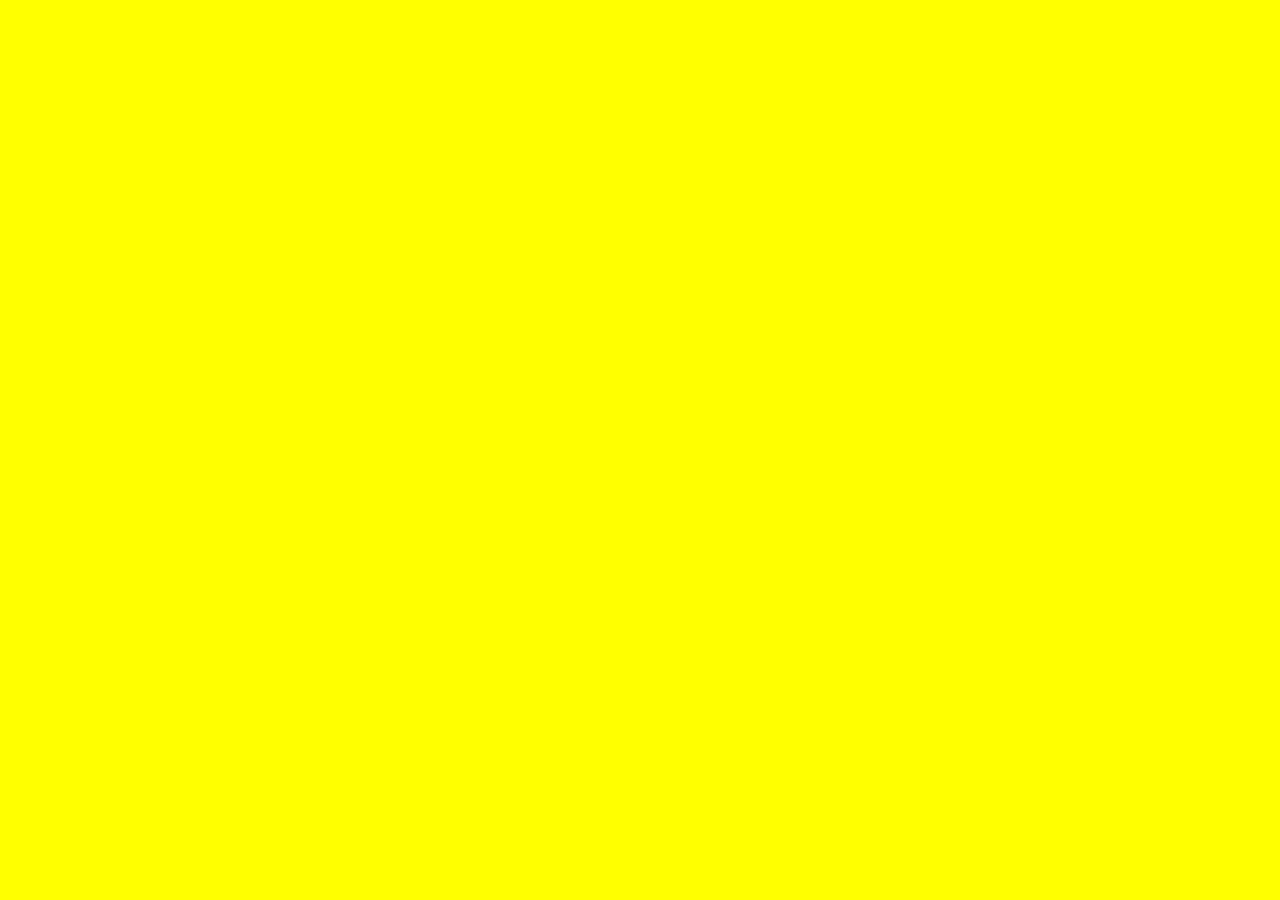
==== project-d/index.html @ 7c0f1244 "Add project-d" ====
<!doctype html>
<html lang="fr">
<head>
  <meta charset="utf-8">
  <title>Projet D</title>
  <meta name="viewport" content="width=device-width, initial-scale=1.0, maximum-scale=1.0, user-scalable=no" />

  <link rel="stylesheet" href="css/normalize.css">
  <link rel="stylesheet" href="css/css.css">
</head>


<body>

  

  <script type="text/javascript" src="js/jquery.js"></script>
  <script type="text/javascript" src="js/jquery-ui.js"></script>
  <script type="text/javascript" src="js/game.js"></script>
  <script type="text/javascript" src="js/js.js"></script>
</body>
</html>
---- project-d/css/css.css ----
body {
  background:yellow;
  position:absolute;
  top:0;
  left:0;
  width:100%;
  height:100%;
  overflow:hidden;
}
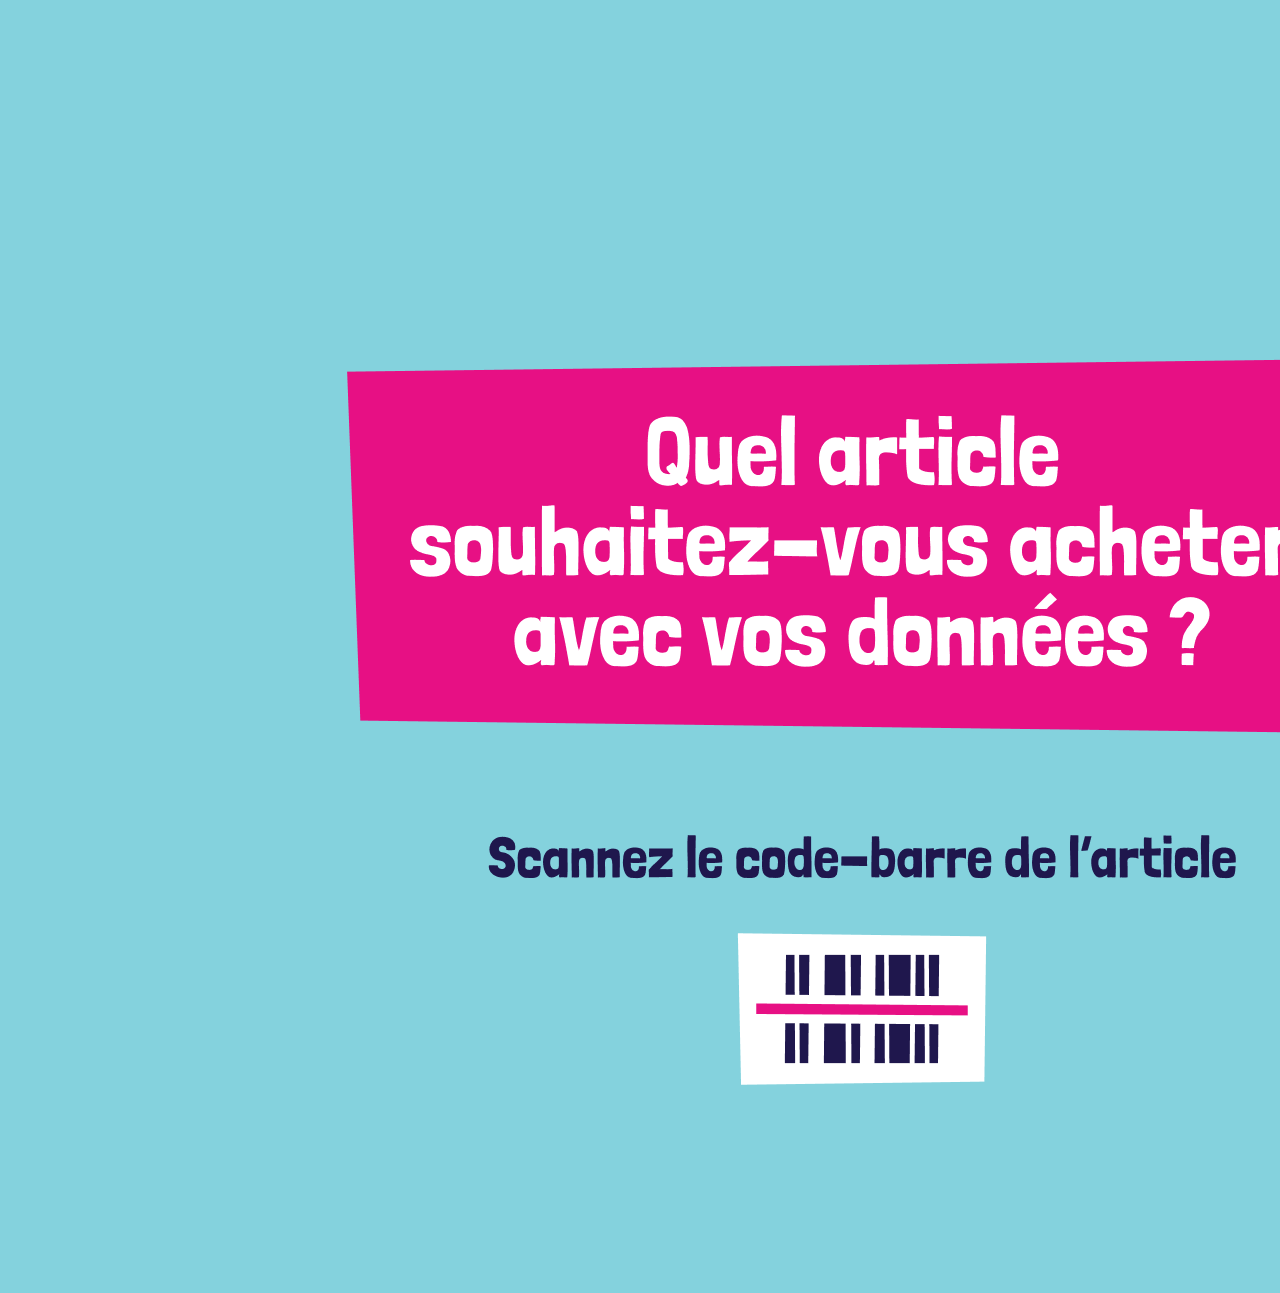
==== commit c8f2e319: "Project E completed" ====
--- a/project-d/index.html
+++ b/project-d/index.html
@@ -12,7 +12,108 @@
 
 <body>
 
-  
+  <div id="game">
+    <section class="state-screen" data-state-screen="wait">
+
+    </section>
+
+    <section class="state-screen" data-state-screen="cart">
+      <div class="cart-item"></div>
+      <div class="cart-modal-scan"></div>
+
+      <div id="cart-total">0</div>
+
+      <div id="cart-datas">
+
+      </div>
+
+      <div id="cart-warning-cache"></div>
+      <div id="cart-warning">
+        <div class="cart-warning-message" data-when-item="1">
+          <p>
+            Dites-donc,<br>
+            c’est tout ce que vous pouvez<br>
+            donner pour acheter une voiture ?
+          </p>
+          <p>Vous êtes sûr.e ?</p>
+        </div>
+        <div class="cart-warning-message" data-when-item="2">
+          <p>
+            Dites-donc,<br>
+            c’est tout ce que vous pouvez<br>
+            donner pour acheter des écouteurs ?
+          </p>
+          <p>Vous êtes sûr.e ?</p>
+        </div>
+        <div class="cart-warning-message" data-when-item="3">
+          <p>
+            Dites-donc,<br>
+            c’est tout ce que vous pouvez<br>
+            donner pour acheter ce téléphone ?
+          </p>
+          <p>Vous êtes sûr.e ?</p>
+        </div>
+      </div>
+    </section>
+
+    <section class="state-screen" data-state-screen="checkout">
+      <div id="checkout-progress-bar"></div>
+    </section>
+
+    <section class="state-screen" data-state-screen="outro">
+      <div id="outro-text">Texte long</div>
+    </section>
+
+  </div>
+
+  <div id="datas">
+    <div class="data" data-data-id="1" data-data-price="10">
+      <div class="data-name">Nom/prénom</div>
+      <div class="data-price">10</div>
+    </div>
+
+    <div class="data" data-data-id="2" data-data-price="10">
+      <div class="data-name">Groupe sanguin</div>
+      <div class="data-price">10</div>
+    </div>
+
+    <div class="data" data-data-id="3" data-data-price="10">
+      <div class="data-name">Poids</div>
+      <div class="data-price">10</div>
+    </div>
+
+    <div class="data" data-data-id="4" data-data-price="30">
+      <div class="data-name">Adresse</div>
+      <div class="data-price">30</div>
+    </div>
+
+    <div class="data" data-data-id="5" data-data-price="30">
+      <div class="data-name">Panier d'achat en ligne</div>
+      <div class="data-price">30</div>
+    </div>
+
+    <div class="data" data-data-id="6" data-data-price="30">
+      <div class="data-name">Orientation sexuelle</div>
+      <div class="data-price">30</div>
+    </div>
+
+    <div class="data" data-data-id="7" data-data-price="90">
+      <div class="data-name">Arbre généalogique</div>
+      <div class="data-price">90</div>
+    </div>
+
+    <div class="data" data-data-id="8" data-data-price="90">
+      <div class="data-name">Situation finacière</div>
+      <div class="data-price">90</div>
+    </div>
+
+    <div class="data" data-data-id="9" data-data-price="90">
+      <div class="data-name">Galerie photo</div>
+      <div class="data-price">90</div>
+    </div>
+  </div>
+
+
 
   <script type="text/javascript" src="js/jquery.js"></script>
   <script type="text/javascript" src="js/jquery-ui.js"></script>
--- a/project-d/css/css.css
+++ b/project-d/css/css.css
@@ -1,5 +1,15 @@
+@font-face {
+  font-family: 'Londrina';
+  src: url('../fonts/londrinasolid-regular-webfont.woff2') format('woff2'),
+       url('../fonts/londrinasolid-regular-webfont.woff') format('woff');
+  font-weight: normal;
+  font-style: normal;
+}
+
+* {box-sizing:border-box;}
+
 body {
-  background:yellow;
+  background:black;
   position:absolute;
   top:0;
   left:0;
@@ -7,3 +17,198 @@
   height:100%;
   overflow:hidden;
 }
+
+#game {
+  width:1724px;
+  height:1293px;
+  background:#84D2DD;
+  position:absolute;
+  top:0;
+  left:0;
+  overflow:hidden;
+}
+
+.state-screen {
+  position:absolute;
+  top:0;
+  left:0;
+  bottom:0;
+  right:0;
+  background:#84D2DD;
+  display:none;
+}
+
+.state-screen[data-state-screen="wait"] {
+  background:url(../assets/wait.png) no-repeat center / contain;
+}
+
+.state-screen[data-state-screen="cart"] {
+  background:url(../assets/cart.png) no-repeat center / contain;
+}
+
+.state-screen[data-state-screen="checkout"] {
+  background:url(../assets/checkout.png) no-repeat center / contain;
+}
+
+.state-screen[data-state-screen="outro"] {
+  background:url(../assets/outro.png) no-repeat center / contain;
+}
+
+body[data-state="wait"] .state-screen[data-state-screen="wait"],
+body[data-state="cart"] .state-screen[data-state-screen="cart"],
+body[data-state="checkout"] .state-screen[data-state-screen="checkout"],
+body[data-state="outro"] .state-screen[data-state-screen="outro"] {
+  display:block;
+}
+
+.cart-item {
+  width:863px;
+  height:683px;
+  position:absolute;
+  top:35px;
+  left:35px;
+  background-size: contain;
+  background-position: center;
+  background-repeat: no-repeat;
+}
+
+body[data-item="1"] .cart-item { background-image:url(../assets/item-1.png); }
+body[data-item="2"] .cart-item { background-image:url(../assets/item-2.png); }
+body[data-item="3"] .cart-item { background-image:url(../assets/item-3.png); }
+
+.cart-modal-scan {
+  width:515px;
+  height:338px;
+  position:absolute;
+  top:215px;
+  right:105px;
+  background-size: contain;
+  background-position: center;
+  background-repeat: no-repeat;
+  background-image:url(../assets/modal-scan.png);
+  opacity:0;
+  transform:scale(.8) translateY(10px);
+  transition:all 200ms ease-in;
+}
+
+body[data-cart="0"] .cart-modal-scan {
+  opacity:1;
+  transform:scale(1) translateY(0);
+  transition:all 300ms ease-out;
+}
+
+#cart-total {
+  position:absolute;
+  bottom:62px;
+  right:100px;
+  color:white;
+  font-size:52px;
+  font-family:Londrina, sans-serif;
+}
+
+#cart-datas {
+  position:absolute;
+  top:40px;
+  right:40px;
+  width:654px;
+}
+
+.data {
+  width:654px;
+  height:98px;
+  margin-bottom:24px;
+  background:url(../assets/r.png) no-repeat right 24px center / 22px auto #1F174D;
+  color:white;
+  font-family:Londrina, sans-serif;
+  font-size:40px;
+  display:flex;
+  align-items:center;
+  padding:0 56px 0 24px;
+  justify-content: space-between;
+}
+
+
+#cart-warning {
+  position:absolute;
+  top:0;
+  left:0;
+  bottom:0;
+  right:0;
+  background:url(../assets/cart-warning.png) no-repeat center / contain;
+  opacity:0;
+  transform:scale(.9);
+  transition:all 300ms ease-in;
+  z-index:2;
+}
+
+#cart-warning-cache {
+  content:"";
+  display:block;
+  position:absolute;
+  top:0;
+  left:0;
+  bottom:0;
+  right:0;
+  background:#1F174D;
+  opacity:0;
+  z-index:1;
+}
+
+.cart-warning-message {
+  position:absolute;
+  top:350px;
+  left:50%;
+  transform:translateX(-50%);
+  width:1400px;
+  color:white;
+  font-family:Londrina, sans-serif;
+  font-size:95px;
+  text-align:center;
+  line-height:1;
+  display:none;
+}
+.cart-warning-message p {
+  margin-top:0;
+  margin-bottom:.5em;
+}
+
+body[data-item="1"] .cart-warning-message[data-when-item="1"],
+body[data-item="2"] .cart-warning-message[data-when-item="2"],
+body[data-item="3"] .cart-warning-message[data-when-item="3"]  {
+  display:block;
+}
+
+
+body[data-cart-warning="true"] #cart-warning {
+  transform:scale(1);
+  transition:all 300ms ease-out;
+  opacity:1;
+}
+
+body[data-cart-warning="true"] #cart-warning-cache {
+  opacity:.8;
+}
+
+#checkout-progress-bar {
+  position:absolute;
+  top:383px;
+  left:146px;
+  background:url(../assets/checkout-progress-bar.png) no-repeat center / 100% 100% transparent;
+  width:0px;
+  height:79px;
+  transition:all 10000ms cubic-bezier(.18,0,.25,1);
+}
+
+#outro-text {
+  position:absolute;
+  top:790px;
+  left:50%;
+  transform:translateX(-50%);
+  color:white;
+  font-size:64px;
+  text-align:center;
+  font-family:Londrina, sans-serif;
+  background:#E71084;
+  padding:12px 32px;
+  white-space: nowrap;
+}
